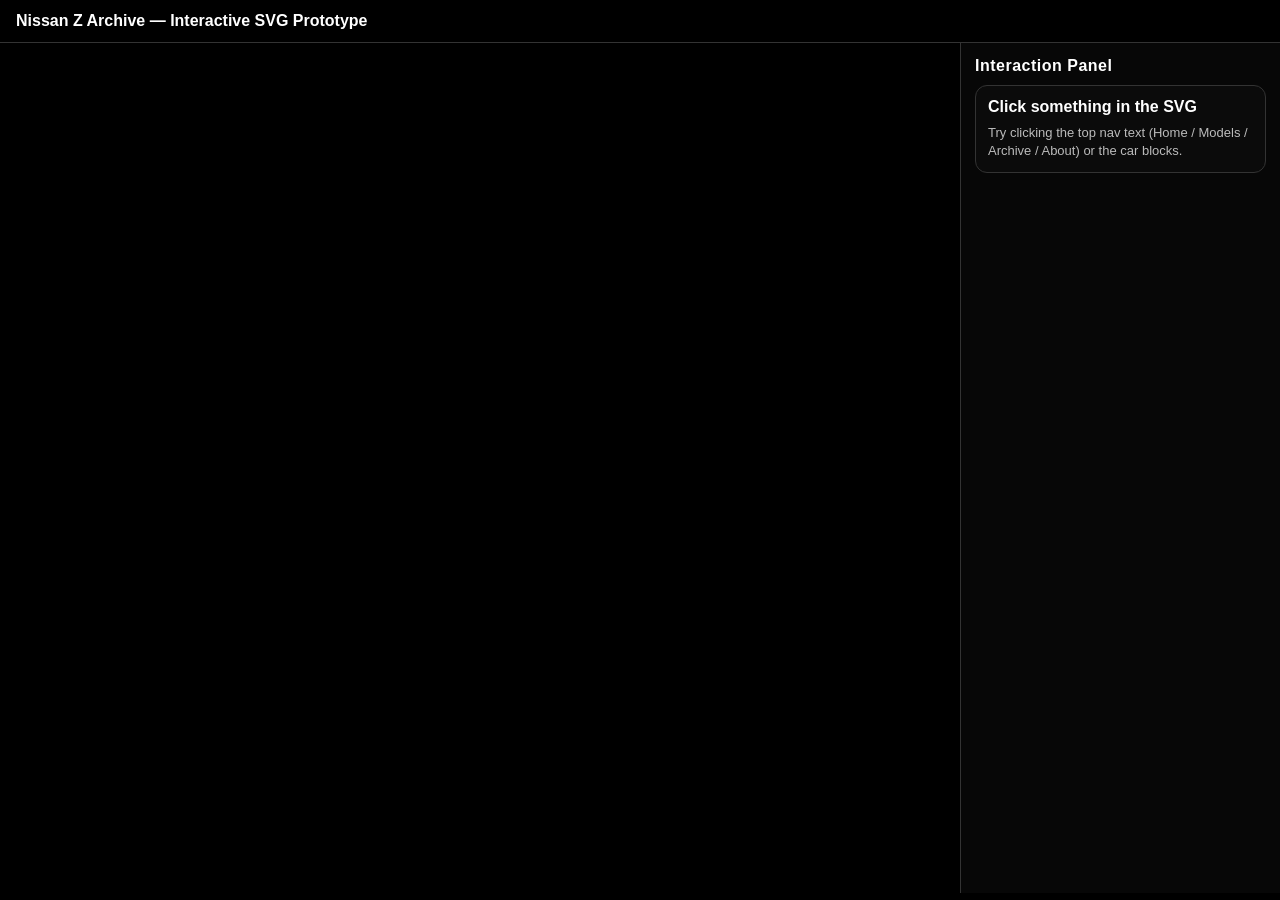
==== index.html @ 4261f6a7 "s" ====
<!doctype html>
<html lang="en">
<head>
  <meta charset="utf-8" />
  <meta name="viewport" content="width=device-width, initial-scale=1" />
  <title>Nissan Z Archive — SVG Interactive Prototype</title>

  <style>
    /* Medium-fidelity: black background so white SVG lines show */
    html, body { height: 100%; margin: 0; }
    body { background:#000; font-family: Arial, Helvetica, sans-serif; }

    /* Semantic layout */
    header { padding: 12px 16px; color:#fff; border-bottom:1px solid #333; }
    main { height: calc(100vh - 50px); display: grid; grid-template-columns: 1fr; }
    /* On wider screens, show a side panel */
    @media (min-width: 900px){
      main { grid-template-columns: 1fr 320px; }
    }

    /* SVG stage */
    .stage {
      height: 100%;
      width: 100%;
      border-right: 1px solid #333;
    }
    .stage object {
      width: 100%;
      height: 100%;
      display: block;
      background:#000;
    }

    /* Simple info panel (interaction feedback) */
    aside {
      color:#fff;
      padding: 14px;
      border-left: 1px solid #333;
      background:#070707;
      display:none;
    }
    @media (min-width: 900px){
      aside { display:block; }
    }
    .panel-title { margin:0 0 10px; font-size: 16px; letter-spacing: 0.5px; }
    .panel-box {
      border:1px solid #333;
      border-radius: 12px;
      padding: 12px;
      background:#0b0b0b;
    }
    .panel-muted { color:#bbb; font-size: 13px; line-height: 1.4; margin: 8px 0 0; }
    .chip {
      display:inline-block;
      border:1px solid #333;
      border-radius: 999px;
      padding: 5px 10px;
      font-size: 12px;
      margin: 8px 6px 0 0;
      color:#ddd;
      background:#111;
    }
  </style>
</head>

<body>
  <!-- Semantic Header -->
  <header>
    <strong>Nissan Z Archive — Interactive SVG Prototype</strong>
    <!-- This page demonstrates: design (SVG wireframe) → code interactions (hover/click) -->
  </header>

  <main>
    <!-- SVG Stage -->
    <section class="stage" aria-label="Interactive SVG wireframe">
      <!-- IMPORTANT: same folder as this HTML -->
      <object id="svgObj" data="Untitled-2.svg" type="image/svg+xml">
        Your browser couldn’t load the SVG. Make sure Untitled-2.svg is in the same folder.
      </object>
    </section>

    <!-- Side panel (shows what user clicked) -->
    <aside aria-label="Interaction panel">
      <h2 class="panel-title">Interaction Panel</h2>
      <div class="panel-box">
        <strong id="panelHeading">Click something in the SVG</strong>
        <p id="panelBody" class="panel-muted">
          Try clicking the top nav text (Home / Models / Archive / About) or the car blocks.
        </p>
        <div id="panelTags"></div>
      </div>
    </aside>
  </main>

  <script>
    const obj = document.getElementById("svgObj");

    obj.addEventListener("load", () => {
      const svgDoc = obj.contentDocument;
      if (!svgDoc) return;

      const svg = svgDoc.querySelector("svg");
      if (!svg) return;

      // --- Inject CSS into the SVG so hover/click looks good ---
      const style = svgDoc.createElementNS("http://www.w3.org/2000/svg", "style");
      style.textContent = `
        /* Make interactive things feel clickable */
        .is-clickable { cursor: pointer; }

        /* Hover highlight */
        .is-clickable:hover { opacity: 0.9; }

        /* When selected, add a glow (works well on dark bg) */
        .is-selected {
          filter: drop-shadow(0 0 6px rgba(255,255,255,0.55))
                  drop-shadow(0 0 14px rgba(255,255,255,0.25));
        }

        /* If it's text, brighten it on hover */
        text.is-clickable:hover { fill: #ffffff !important; }
      `;
      svg.querySelector("defs")?.appendChild(style) || svg.insertBefore(style, svg.firstChild);

      // --- Panel helpers (HTML UI feedback) ---
      const panelHeading = document.getElementById("panelHeading");
      const panelBody = document.getElementById("panelBody");
      const panelTags = document.getElementById("panelTags");

      function setPanel(title, body, tags=[]) {
        panelHeading.textContent = title;
        panelBody.textContent = body;
        panelTags.innerHTML = "";
        tags.forEach(t => {
          const span = document.createElement("span");
          span.className = "chip";
          span.textContent = t;
          panelTags.appendChild(span);
        });
      }

      function clearSelected() {
        svgDoc.querySelectorAll(".is-selected").forEach(el => el.classList.remove("is-selected"));
      }

      // --- 1) NAV INTERACTIONS (Home / Models / Archive / About) ---
      // Your SVG contains a <text> that includes these words.
      // We'll find *all* SVG <text> nodes and attach clicks when they contain nav keywords.
      const navKeywords = ["Home", "Models", "Archive", "About"];

      svgDoc.querySelectorAll("text").forEach(t => {
        const content = (t.textContent || "").replace(/\s+/g, " ").trim();
        if (!content) return;

        // If this text line contains the nav words, make it clickable.
        const matchesNav = navKeywords.some(k => content.includes(k));
        if (!matchesNav) return;

        t.classList.add("is-clickable");

        t.addEventListener("click", () => {
          clearSelected();
          t.classList.add("is-selected");

          // Basic behavior: update panel
          setPanel(
            "Navigation clicked",
            "This would navigate in the final site. For now it highlights the SVG nav text and updates this panel.",
            ["SVG Nav", "Prototype Interaction"]
          );
        });
      });

      // --- 2) CAR BLOCK INTERACTIONS ---
      // We don’t have clean IDs in the SVG, so the safest “beginner” approach:
      // Make every <image> in the SVG clickable (these are your car/image blocks).
      const images = svgDoc.querySelectorAll("image");

      images.forEach((img, i) => {
        img.classList.add("is-clickable");

        img.addEventListener("mouseenter", () => {
          // hover glow
          img.classList.add("is-selected");
        });

        img.addEventListener("mouseleave", () => {
          img.classList.remove("is-selected");
        });

        img.addEventListener("click", () => {
          clearSelected();
          img.classList.add("is-selected");

          // Try to find a nearby label (often a <text> appears after an image)
          // This is not perfect, but works well enough for prototype.
          let label = "Car Block";
          const nextText = img.parentNode?.querySelector("text");
          if (nextText && nextText.textContent.trim()) label = nextText.textContent.trim();

          setPanel(
            "Car block clicked",
            `You clicked an image block inside the SVG. In the final site, this would open a Model Detail or Archive Item page.`,
            ["Car Block", `Item #${i+1}`, label.slice(0, 24)]
          );
        });
      });

      // --- 3) OPTIONAL: Make model title texts clickable too ---
      // Example: your SVG contains “Datsun 240Z / Fairlady Z”
      // We'll attach clicks to any text containing "240Z" or "280ZX" as a demo.
      const modelKeywords = ["240Z", "280ZX", "S30", "Z32", "Z33", "Z34"];

      svgDoc.querySelectorAll("text").forEach(t => {
        const content = (t.textContent || "").trim();
        if (!content) return;

        if (!modelKeywords.some(k => content.includes(k))) return;

        t.classList.add("is-clickable");
        t.addEventListener("click", () => {
          clearSelected();
          t.classList.add("is-selected");

          setPanel(
            "Model label clicked",
            `You clicked a model label: "${content}". In the final site, this would jump to that model’s detail page.`,
            ["Model", "Label Interaction"]
          );
        });
      });

      // Initial message
      setPanel(
        "Ready",
        "Click the SVG nav text or any car image blocks to see interactions.",
        ["SVG Wireframe", "HTML + JS"]
      );
    });
  </script>
</body>
</html>
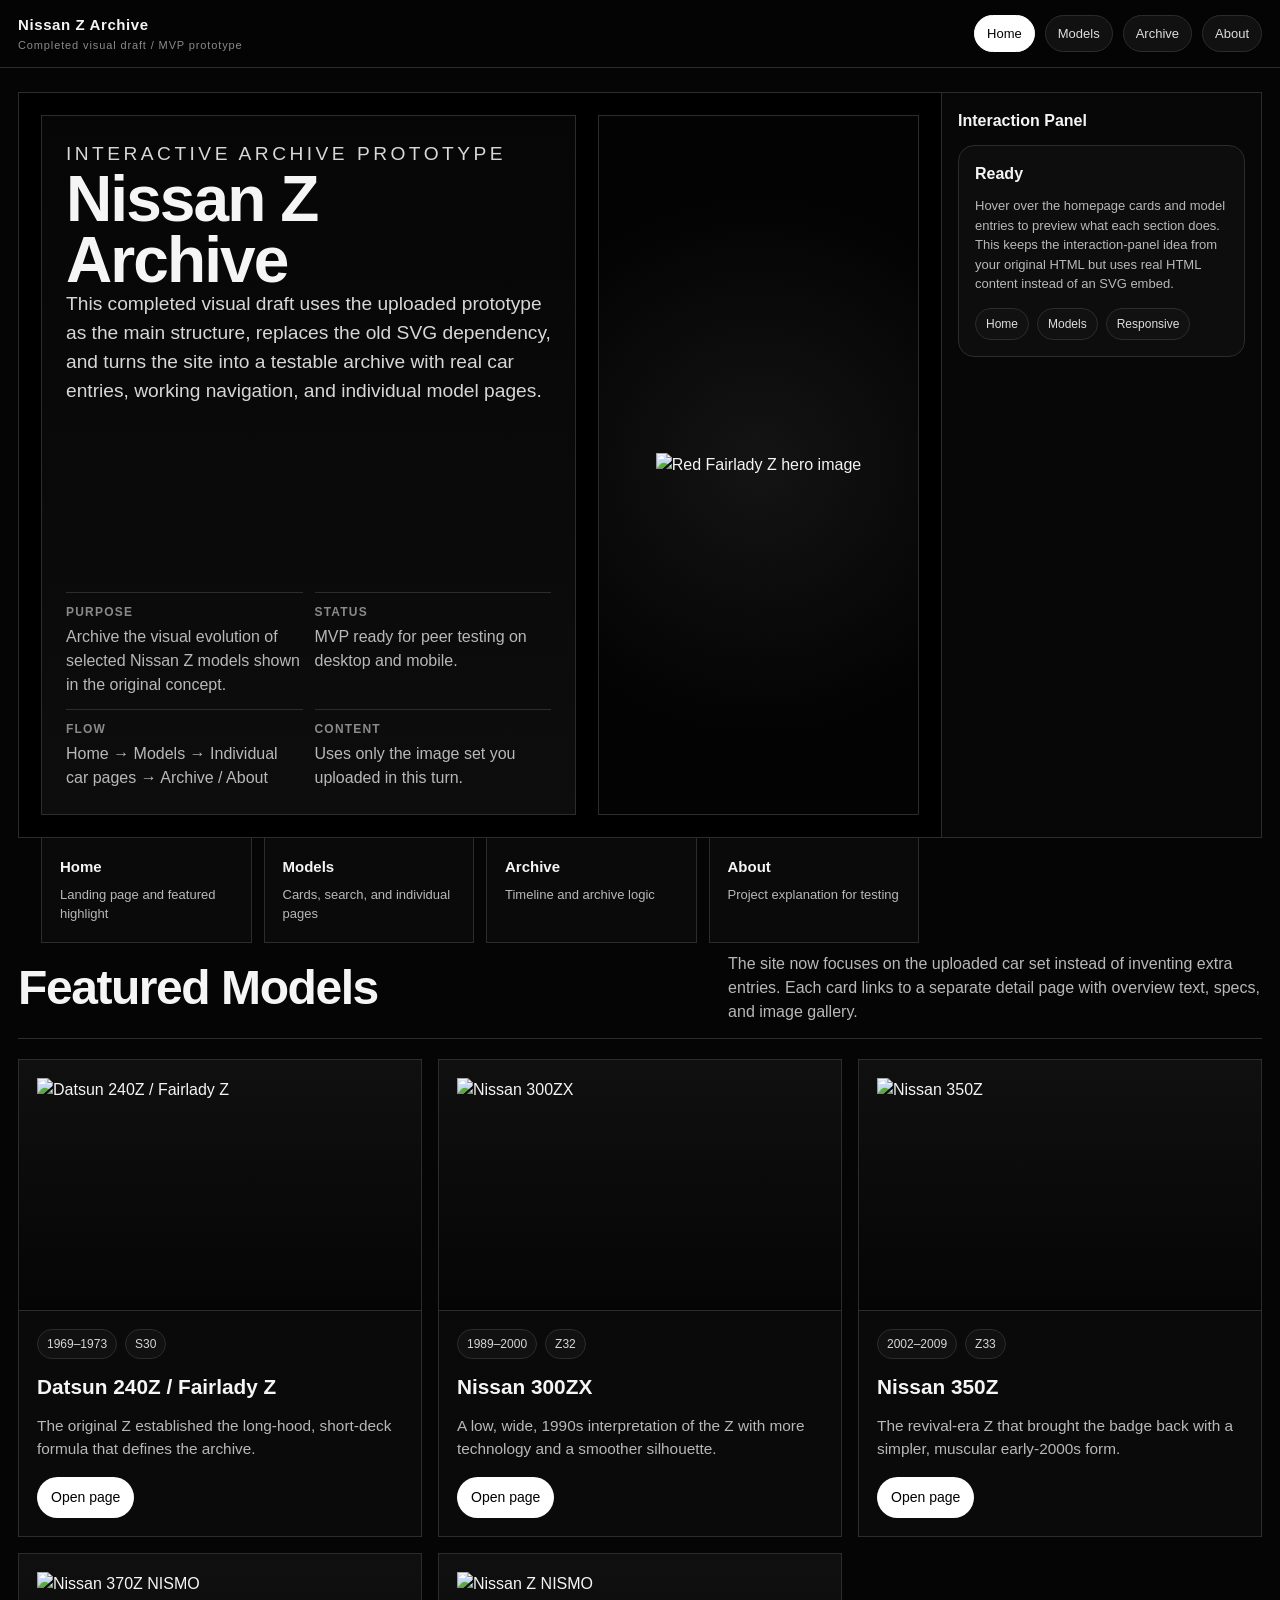
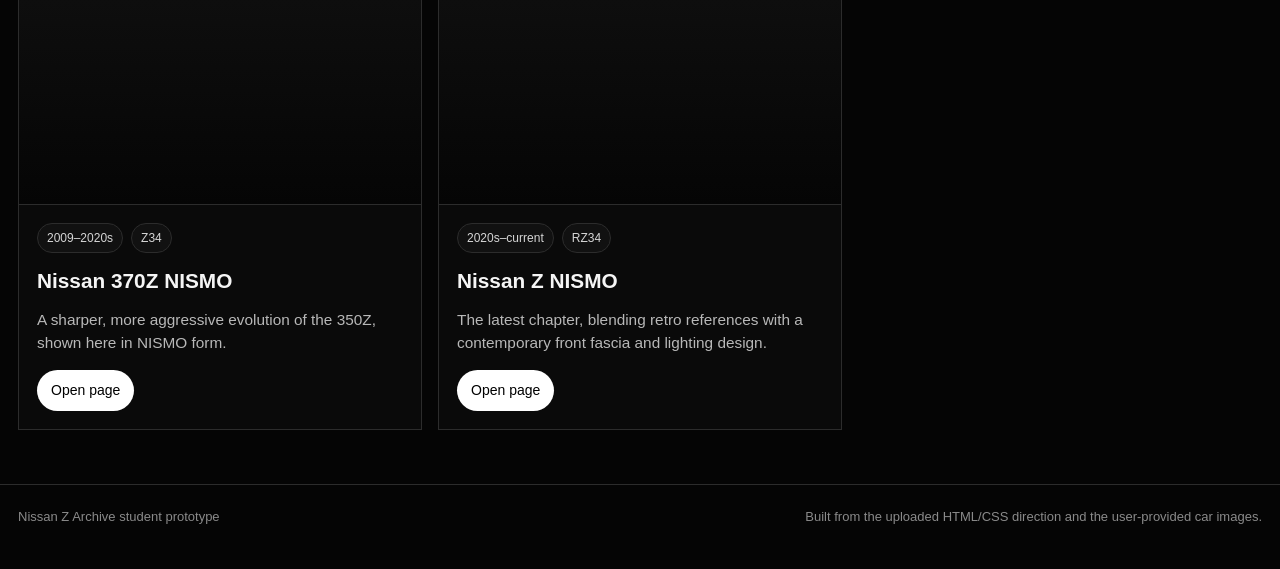
==== commit 7109968c: "Add files via upload" ====
--- a/index.html
+++ b/index.html
@@ -3,240 +3,128 @@
 <head>
   <meta charset="utf-8" />
   <meta name="viewport" content="width=device-width, initial-scale=1" />
-  <title>Nissan Z Archive — SVG Interactive Prototype</title>
-
-  <style>
-    /* Medium-fidelity: black background so white SVG lines show */
-    html, body { height: 100%; margin: 0; }
-    body { background:#000; font-family: Arial, Helvetica, sans-serif; }
-
-    /* Semantic layout */
-    header { padding: 12px 16px; color:#fff; border-bottom:1px solid #333; }
-    main { height: calc(100vh - 50px); display: grid; grid-template-columns: 1fr; }
-    /* On wider screens, show a side panel */
-    @media (min-width: 900px){
-      main { grid-template-columns: 1fr 320px; }
-    }
-
-    /* SVG stage */
-    .stage {
-      height: 100%;
-      width: 100%;
-      border-right: 1px solid #333;
-    }
-    .stage object {
-      width: 100%;
-      height: 100%;
-      display: block;
-      background:#000;
-    }
-
-    /* Simple info panel (interaction feedback) */
-    aside {
-      color:#fff;
-      padding: 14px;
-      border-left: 1px solid #333;
-      background:#070707;
-      display:none;
-    }
-    @media (min-width: 900px){
-      aside { display:block; }
-    }
-    .panel-title { margin:0 0 10px; font-size: 16px; letter-spacing: 0.5px; }
-    .panel-box {
-      border:1px solid #333;
-      border-radius: 12px;
-      padding: 12px;
-      background:#0b0b0b;
-    }
-    .panel-muted { color:#bbb; font-size: 13px; line-height: 1.4; margin: 8px 0 0; }
-    .chip {
-      display:inline-block;
-      border:1px solid #333;
-      border-radius: 999px;
-      padding: 5px 10px;
-      font-size: 12px;
-      margin: 8px 6px 0 0;
-      color:#ddd;
-      background:#111;
-    }
-  </style>
+  <title>Nissan Z Archive — Home</title>
+  <link rel="stylesheet" href="styles.css" />
 </head>
-
 <body>
-  <!-- Semantic Header -->
-  <header>
-    <strong>Nissan Z Archive — Interactive SVG Prototype</strong>
-    <!-- This page demonstrates: design (SVG wireframe) → code interactions (hover/click) -->
+  <header class="site-header">
+    <a class="brand" href="index.html">Nissan Z Archive<small>Completed visual draft / MVP prototype</small></a>
+    <button class="nav-toggle" aria-label="Open navigation">Menu</button>
+    <nav class="site-nav">
+      <a href="index.html" class="active">Home</a>
+      <a href="models.html" class="">Models</a>
+      <a href="archive.html" class="">Archive</a>
+      <a href="about.html" class="">About</a>
+    </nav>
   </header>
 
-  <main>
-    <!-- SVG Stage -->
-    <section class="stage" aria-label="Interactive SVG wireframe">
-      <!-- IMPORTANT: same folder as this HTML -->
-      <object id="svgObj" data="Untitled-2.svg" type="image/svg+xml">
-        Your browser couldn’t load the SVG. Make sure Untitled-2.svg is in the same folder.
-      </object>
+  <main class="page-shell prototype-layout">
+    <section class="stage" aria-label="Homepage stage">
+      <div class="hero-stage">
+        <div class="hero-copy">
+          <div>
+            <p class="eyebrow">Interactive archive prototype</p>
+            <h1>Nissan Z Archive</h1>
+            <p>This completed visual draft uses the uploaded prototype as the main structure, replaces the old SVG dependency, and turns the site into a testable archive with real car entries, working navigation, and individual model pages.</p>
+          </div>
+          <div class="hero-meta">
+            <div><strong>Purpose</strong><span class="muted">Archive the visual evolution of selected Nissan Z models shown in the original concept.</span></div>
+            <div><strong>Status</strong><span class="muted">MVP ready for peer testing on desktop and mobile.</span></div>
+            <div><strong>Flow</strong><span class="muted">Home → Models → Individual car pages → Archive / About</span></div>
+            <div><strong>Content</strong><span class="muted">Uses only the image set you uploaded in this turn.</span></div>
+          </div>
+        </div>
+        <figure class="hero-figure" data-panel-title="Featured model" data-panel-body="The homepage hero now uses your uploaded Fairlady Z image instead of the previous SVG file." data-tags="Hero image|Home page|240Z">
+          <img src="assets/240z-red.png" alt="Red Fairlady Z hero image" />
+        </figure>
+      </div>
+      <div class="home-nav-grid">
+        <a href="index.html#featured-models" class="nav-card" data-panel-title="Home" data-panel-body="The home section introduces the archive and previews the featured models." data-tags="Home|Entry point">
+          <strong>Home</strong><span>Landing page and featured highlight</span>
+        </a>
+        <a href="models.html" class="nav-card" data-panel-title="Models" data-panel-body="Browse all included cars and jump to each dedicated page." data-tags="Models|Browse">
+          <strong>Models</strong><span>Cards, search, and individual pages</span>
+        </a>
+        <a href="archive.html" class="nav-card" data-panel-title="Archive" data-panel-body="A simplified timeline shows how the selected cars sit in the larger Z story." data-tags="Archive|Timeline">
+          <strong>Archive</strong><span>Timeline and archive logic</span>
+        </a>
+        <a href="about.html" class="nav-card" data-panel-title="About" data-panel-body="The required project description page explains the resource, audience, and testing goals." data-tags="About|Project description">
+          <strong>About</strong><span>Project explanation for testing</span>
+        </a>
+      </div>
     </section>
-
-    <!-- Side panel (shows what user clicked) -->
-    <aside aria-label="Interaction panel">
+    <aside class="info-panel" aria-label="Interaction panel">
       <h2 class="panel-title">Interaction Panel</h2>
       <div class="panel-box">
-        <strong id="panelHeading">Click something in the SVG</strong>
-        <p id="panelBody" class="panel-muted">
-          Try clicking the top nav text (Home / Models / Archive / About) or the car blocks.
-        </p>
-        <div id="panelTags"></div>
+        <strong id="panelHeading">Ready</strong>
+        <p id="panelBody" class="panel-muted">Hover over the homepage cards and model entries to preview what each section does. This keeps the interaction-panel idea from your original HTML but uses real HTML content instead of an SVG embed.</p>
+        <div id="panelTags" class="chips"><span class="chip">Home</span><span class="chip">Models</span><span class="chip">Responsive</span></div>
       </div>
     </aside>
   </main>
 
-  <script>
-    const obj = document.getElementById("svgObj");
+  <section class="section" id="featured-models">
+    <div class="section-header">
+      <h2>Featured Models</h2>
+      <p>The site now focuses on the uploaded car set instead of inventing extra entries. Each card links to a separate detail page with overview text, specs, and image gallery.</p>
+    </div>
+    <div class="models-grid">
+        <article class="model-card" data-model-card data-era="classic" data-panel-title="Datsun 240Z / Fairlady Z" data-panel-body="The original Z established the long-hood, short-deck formula that defines the archive." data-tags="1969–1973|S30|Model page">
+          <div class="model-thumb"><img src="assets/240z-black.png" alt="Datsun 240Z / Fairlady Z" /></div>
+          <div class="model-content">
+            <div class="meta-row"><span class="tag">1969–1973</span><span class="tag">S30</span></div>
+            <h3>Datsun 240Z / Fairlady Z</h3>
+            <p>The original Z established the long-hood, short-deck formula that defines the archive.</p>
+            <div class="button-row"><a class="button" href="models/240z-fairlady-z.html">Open page</a></div>
+          </div>
+        </article>
 
-    obj.addEventListener("load", () => {
-      const svgDoc = obj.contentDocument;
-      if (!svgDoc) return;
+        <article class="model-card" data-model-card data-era="modern" data-panel-title="Nissan 300ZX" data-panel-body="A low, wide, 1990s interpretation of the Z with more technology and a smoother silhouette." data-tags="1989–2000|Z32|Model page">
+          <div class="model-thumb"><img src="assets/300zx-z32.webp" alt="Nissan 300ZX" /></div>
+          <div class="model-content">
+            <div class="meta-row"><span class="tag">1989–2000</span><span class="tag">Z32</span></div>
+            <h3>Nissan 300ZX</h3>
+            <p>A low, wide, 1990s interpretation of the Z with more technology and a smoother silhouette.</p>
+            <div class="button-row"><a class="button" href="models/300zx-z32.html">Open page</a></div>
+          </div>
+        </article>
 
-      const svg = svgDoc.querySelector("svg");
-      if (!svg) return;
+        <article class="model-card" data-model-card data-era="modern" data-panel-title="Nissan 350Z" data-panel-body="The revival-era Z that brought the badge back with a simpler, muscular early-2000s form." data-tags="2002–2009|Z33|Model page">
+          <div class="model-thumb"><img src="assets/350z.webp" alt="Nissan 350Z" /></div>
+          <div class="model-content">
+            <div class="meta-row"><span class="tag">2002–2009</span><span class="tag">Z33</span></div>
+            <h3>Nissan 350Z</h3>
+            <p>The revival-era Z that brought the badge back with a simpler, muscular early-2000s form.</p>
+            <div class="button-row"><a class="button" href="models/350z.html">Open page</a></div>
+          </div>
+        </article>
 
-      // --- Inject CSS into the SVG so hover/click looks good ---
-      const style = svgDoc.createElementNS("http://www.w3.org/2000/svg", "style");
-      style.textContent = `
-        /* Make interactive things feel clickable */
-        .is-clickable { cursor: pointer; }
+        <article class="model-card" data-model-card data-era="modern" data-panel-title="Nissan 370Z NISMO" data-panel-body="A sharper, more aggressive evolution of the 350Z, shown here in NISMO form." data-tags="2009–2020s|Z34|Model page">
+          <div class="model-thumb"><img src="assets/370z-white.png" alt="Nissan 370Z NISMO" /></div>
+          <div class="model-content">
+            <div class="meta-row"><span class="tag">2009–2020s</span><span class="tag">Z34</span></div>
+            <h3>Nissan 370Z NISMO</h3>
+            <p>A sharper, more aggressive evolution of the 350Z, shown here in NISMO form.</p>
+            <div class="button-row"><a class="button" href="models/370z-nismo.html">Open page</a></div>
+          </div>
+        </article>
 
-        /* Hover highlight */
-        .is-clickable:hover { opacity: 0.9; }
+        <article class="model-card" data-model-card data-era="current" data-panel-title="Nissan Z NISMO" data-panel-body="The latest chapter, blending retro references with a contemporary front fascia and lighting design." data-tags="2020s–current|RZ34|Model page">
+          <div class="model-thumb"><img src="assets/new-z-nismo.jpg" alt="Nissan Z NISMO" /></div>
+          <div class="model-content">
+            <div class="meta-row"><span class="tag">2020s–current</span><span class="tag">RZ34</span></div>
+            <h3>Nissan Z NISMO</h3>
+            <p>The latest chapter, blending retro references with a contemporary front fascia and lighting design.</p>
+            <div class="button-row"><a class="button" href="models/new-z-nismo.html">Open page</a></div>
+          </div>
+        </article>
+    </div>
+  </section>
 
-        /* When selected, add a glow (works well on dark bg) */
-        .is-selected {
-          filter: drop-shadow(0 0 6px rgba(255,255,255,0.55))
-                  drop-shadow(0 0 14px rgba(255,255,255,0.25));
-        }
-
-        /* If it's text, brighten it on hover */
-        text.is-clickable:hover { fill: #ffffff !important; }
-      `;
-      svg.querySelector("defs")?.appendChild(style) || svg.insertBefore(style, svg.firstChild);
-
-      // --- Panel helpers (HTML UI feedback) ---
-      const panelHeading = document.getElementById("panelHeading");
-      const panelBody = document.getElementById("panelBody");
-      const panelTags = document.getElementById("panelTags");
-
-      function setPanel(title, body, tags=[]) {
-        panelHeading.textContent = title;
-        panelBody.textContent = body;
-        panelTags.innerHTML = "";
-        tags.forEach(t => {
-          const span = document.createElement("span");
-          span.className = "chip";
-          span.textContent = t;
-          panelTags.appendChild(span);
-        });
-      }
-
-      function clearSelected() {
-        svgDoc.querySelectorAll(".is-selected").forEach(el => el.classList.remove("is-selected"));
-      }
-
-      // --- 1) NAV INTERACTIONS (Home / Models / Archive / About) ---
-      // Your SVG contains a <text> that includes these words.
-      // We'll find *all* SVG <text> nodes and attach clicks when they contain nav keywords.
-      const navKeywords = ["Home", "Models", "Archive", "About"];
-
-      svgDoc.querySelectorAll("text").forEach(t => {
-        const content = (t.textContent || "").replace(/\s+/g, " ").trim();
-        if (!content) return;
-
-        // If this text line contains the nav words, make it clickable.
-        const matchesNav = navKeywords.some(k => content.includes(k));
-        if (!matchesNav) return;
-
-        t.classList.add("is-clickable");
-
-        t.addEventListener("click", () => {
-          clearSelected();
-          t.classList.add("is-selected");
-
-          // Basic behavior: update panel
-          setPanel(
-            "Navigation clicked",
-            "This would navigate in the final site. For now it highlights the SVG nav text and updates this panel.",
-            ["SVG Nav", "Prototype Interaction"]
-          );
-        });
-      });
-
-      // --- 2) CAR BLOCK INTERACTIONS ---
-      // We don’t have clean IDs in the SVG, so the safest “beginner” approach:
-      // Make every <image> in the SVG clickable (these are your car/image blocks).
-      const images = svgDoc.querySelectorAll("image");
-
-      images.forEach((img, i) => {
-        img.classList.add("is-clickable");
-
-        img.addEventListener("mouseenter", () => {
-          // hover glow
-          img.classList.add("is-selected");
-        });
-
-        img.addEventListener("mouseleave", () => {
-          img.classList.remove("is-selected");
-        });
-
-        img.addEventListener("click", () => {
-          clearSelected();
-          img.classList.add("is-selected");
-
-          // Try to find a nearby label (often a <text> appears after an image)
-          // This is not perfect, but works well enough for prototype.
-          let label = "Car Block";
-          const nextText = img.parentNode?.querySelector("text");
-          if (nextText && nextText.textContent.trim()) label = nextText.textContent.trim();
-
-          setPanel(
-            "Car block clicked",
-            `You clicked an image block inside the SVG. In the final site, this would open a Model Detail or Archive Item page.`,
-            ["Car Block", `Item #${i+1}`, label.slice(0, 24)]
-          );
-        });
-      });
-
-      // --- 3) OPTIONAL: Make model title texts clickable too ---
-      // Example: your SVG contains “Datsun 240Z / Fairlady Z”
-      // We'll attach clicks to any text containing "240Z" or "280ZX" as a demo.
-      const modelKeywords = ["240Z", "280ZX", "S30", "Z32", "Z33", "Z34"];
-
-      svgDoc.querySelectorAll("text").forEach(t => {
-        const content = (t.textContent || "").trim();
-        if (!content) return;
-
-        if (!modelKeywords.some(k => content.includes(k))) return;
-
-        t.classList.add("is-clickable");
-        t.addEventListener("click", () => {
-          clearSelected();
-          t.classList.add("is-selected");
-
-          setPanel(
-            "Model label clicked",
-            `You clicked a model label: "${content}". In the final site, this would jump to that model’s detail page.`,
-            ["Model", "Label Interaction"]
-          );
-        });
-      });
-
-      // Initial message
-      setPanel(
-        "Ready",
-        "Click the SVG nav text or any car image blocks to see interactions.",
-        ["SVG Wireframe", "HTML + JS"]
-      );
-    });
-  </script>
+  <footer class="site-footer">
+    <p>Nissan Z Archive student prototype</p>
+    <p>Built from the uploaded HTML/CSS direction and the user-provided car images.</p>
+  </footer>
+  <script src="script.js"></script>
 </body>
 </html>
--- a/styles.css
+++ b/styles.css
@@ -0,0 +1,86 @@
+:root{
+  --bg:#050505;
+  --panel:#0d0d0d;
+  --panel-2:#121212;
+  --line:#2c2c2c;
+  --text:#f5f5f5;
+  --muted:#b8b8b8;
+  --soft:#8a8a8a;
+  --accent:#ffffff;
+  --max:1380px;
+}
+*{box-sizing:border-box;margin:0;padding:0}
+html{scroll-behavior:smooth}
+body{
+  font-family:Arial,Helvetica,sans-serif;
+  background:var(--bg);
+  color:var(--text);
+  line-height:1.5;
+}
+a{color:inherit;text-decoration:none}
+img{max-width:100%;display:block}
+.site-header{
+  position:sticky;top:0;z-index:50;
+  display:flex;justify-content:space-between;align-items:center;
+  padding:14px 18px;border-bottom:1px solid var(--line);
+  background:rgba(5,5,5,.94);backdrop-filter:blur(10px)
+}
+.brand{font-weight:700;letter-spacing:.04em;font-size:15px}
+.brand small{display:block;color:var(--soft);font-weight:400;font-size:11px;letter-spacing:.08em}
+.nav-toggle{display:none;background:none;border:1px solid var(--line);color:var(--text);padding:8px 10px;border-radius:8px}
+.site-nav{display:flex;gap:10px;flex-wrap:wrap}
+.site-nav a{
+  color:#ddd;border:1px solid var(--line);padding:8px 12px;border-radius:999px;
+  font-size:13px;transition:.2s ease;background:#111
+}
+.site-nav a:hover,.site-nav a.active{background:#fff;color:#000;border-color:#fff}
+.page-shell{max-width:var(--max);margin:0 auto;padding:24px 18px 60px}
+.prototype-layout{display:grid;grid-template-columns:1fr;min-height:calc(100vh - 70px)}
+@media (min-width:980px){.prototype-layout{grid-template-columns:minmax(0,1fr) 320px}}
+.stage{border:1px solid var(--line);background:#000;min-height:680px}
+aside.info-panel{border:1px solid var(--line);border-top:none;background:#070707;padding:16px}
+@media (min-width:980px){aside.info-panel{border-top:1px solid var(--line);border-left:none}}
+.panel-box{border:1px solid var(--line);border-radius:16px;padding:16px;background:#0d0d0d;position:sticky;top:86px}
+.panel-title{font-size:16px;margin-bottom:12px}
+.panel-muted{font-size:13px;color:var(--muted);margin-top:10px}
+.chips{display:flex;flex-wrap:wrap;gap:8px;margin-top:14px}.chip{font-size:12px;padding:6px 10px;border:1px solid var(--line);border-radius:999px;background:#111;color:#ddd}
+.hero-stage{
+  display:grid;grid-template-columns:1fr;gap:22px;padding:22px;min-height:100%
+}
+@media (min-width:900px){.hero-stage{grid-template-columns:minmax(0,1.25fr) minmax(280px,.75fr);align-items:stretch}}
+.hero-copy{display:flex;flex-direction:column;justify-content:space-between;gap:24px;border:1px solid var(--line);padding:24px;background:linear-gradient(180deg,#060606,#0d0d0d)}
+.eyebrow{color:var(--soft);font-size:12px;letter-spacing:.18em;text-transform:uppercase}
+.hero-copy h1{font-size:clamp(2.2rem,5vw,5rem);line-height:.95;font-weight:700;letter-spacing:-.03em;max-width:10ch}
+.hero-copy p{font-size:clamp(1rem,1.6vw,1.2rem);color:#d7d7d7;max-width:50ch}
+.hero-meta{display:grid;grid-template-columns:repeat(2,minmax(0,1fr));gap:12px;margin-top:8px}
+.hero-meta div{padding-top:10px;border-top:1px solid var(--line)}
+.hero-meta strong{display:block;font-size:12px;letter-spacing:.1em;text-transform:uppercase;color:var(--soft);margin-bottom:4px}
+.hero-figure{border:1px solid var(--line);display:flex;align-items:center;justify-content:center;padding:18px;background:radial-gradient(circle at center,#141414 0%,#030303 70%)}
+.hero-figure img{max-height:420px;object-fit:contain}
+.home-nav-grid{display:grid;grid-template-columns:repeat(2,minmax(0,1fr));gap:12px;padding:0 22px 22px}
+@media (min-width:900px){.home-nav-grid{grid-template-columns:repeat(4,minmax(0,1fr))}}
+.nav-card{border:1px solid var(--line);padding:18px;background:#0a0a0a;transition:.2s ease}.nav-card:hover{background:#121212;transform:translateY(-2px)}
+.nav-card strong{display:block;font-size:15px;margin-bottom:6px}.nav-card span{display:block;color:var(--muted);font-size:13px}
+.section{padding:54px 18px;max-width:var(--max);margin:0 auto}
+.section-header{display:flex;justify-content:space-between;gap:20px;align-items:end;margin-bottom:20px;padding-bottom:14px;border-bottom:1px solid var(--line)}
+.section-header h2{font-size:clamp(1.8rem,4vw,3rem);letter-spacing:-.03em}.section-header p{max-width:60ch;color:var(--muted)}
+.models-grid{display:grid;grid-template-columns:1fr;gap:16px}
+@media (min-width:700px){.models-grid{grid-template-columns:repeat(2,minmax(0,1fr))}}
+@media (min-width:1100px){.models-grid{grid-template-columns:repeat(3,minmax(0,1fr))}}
+.model-card{border:1px solid var(--line);background:#0a0a0a;display:flex;flex-direction:column;min-height:100%}
+.model-thumb{aspect-ratio:16/10;display:flex;align-items:center;justify-content:center;background:linear-gradient(180deg,#101010,#050505);padding:18px;border-bottom:1px solid var(--line)}
+.model-thumb img{width:100%;height:100%;object-fit:contain}
+.model-content{padding:18px;display:flex;flex-direction:column;gap:12px;flex:1}.model-content h3{font-size:1.3rem}.model-content p{color:var(--muted);font-size:.96rem}.meta-row{display:flex;flex-wrap:wrap;gap:8px}.tag{font-size:12px;border:1px solid var(--line);padding:5px 9px;border-radius:999px;color:#d6d6d6;background:#111}
+.button-row{margin-top:auto;padding-top:4px}.button,.ghost-button{display:inline-block;padding:10px 14px;border-radius:999px;font-size:14px}.button{background:#fff;color:#000}.ghost-button{border:1px solid var(--line);color:#fff;background:#101010}
+.timeline{display:grid;gap:12px}.timeline-item{display:grid;grid-template-columns:110px 1fr;gap:14px;border-top:1px solid var(--line);padding-top:14px}.timeline-item time{color:var(--soft);font-size:13px;letter-spacing:.08em;text-transform:uppercase}.timeline-item p{color:var(--muted)}
+.about-grid{display:grid;grid-template-columns:1fr;gap:18px}.about-box{border:1px solid var(--line);padding:20px;background:#0a0a0a}.about-box h3{margin-bottom:10px}.about-box p,.about-box li{color:var(--muted)}.about-box ul{padding-left:18px;display:grid;gap:8px}
+.page-hero{padding:20px;border:1px solid var(--line);background:#080808;margin-bottom:24px}.page-hero h1{font-size:clamp(2rem,4vw,3.6rem);margin-bottom:12px;letter-spacing:-.03em}.page-hero p{max-width:65ch;color:var(--muted)}
+.filters{display:flex;flex-wrap:wrap;gap:12px;margin:0 0 22px}.search{flex:1;min-width:220px;padding:12px 14px;border:1px solid var(--line);background:#0b0b0b;color:#fff;border-radius:10px}.filter-btn{padding:11px 14px;border:1px solid var(--line);background:#101010;color:#fff;border-radius:999px;cursor:pointer}.filter-btn.active{background:#fff;color:#000;border-color:#fff}
+.article{max-width:var(--max);margin:0 auto;padding:24px 18px 60px}.model-hero{display:grid;grid-template-columns:1fr;gap:18px;margin-bottom:24px}.model-hero-media,.model-hero-copy{border:1px solid var(--line);background:#0a0a0a}.model-hero-media{padding:24px;display:flex;justify-content:center;align-items:center;background:radial-gradient(circle at center,#151515 0%,#050505 72%)}.model-hero-media img{max-height:470px;object-fit:contain}.model-hero-copy{padding:24px}.model-hero-copy h1{font-size:clamp(2.2rem,4vw,4rem);line-height:.95;margin-bottom:16px}.model-hero-copy p{color:var(--muted);margin-bottom:16px}.specs{display:grid;grid-template-columns:repeat(2,minmax(0,1fr));gap:10px;margin:18px 0}.spec{padding:12px;border:1px solid var(--line);background:#111}.spec strong{display:block;color:var(--soft);font-size:12px;letter-spacing:.1em;text-transform:uppercase;margin-bottom:5px}
+@media (min-width:980px){.model-hero{grid-template-columns:1.2fr .8fr}}
+.content-grid{display:grid;grid-template-columns:1fr;gap:18px}.content-box{border:1px solid var(--line);padding:20px;background:#0a0a0a}.content-box h2{margin-bottom:10px;font-size:1.35rem}.content-box p{color:var(--muted)}.content-box ul{padding-left:18px;display:grid;gap:8px;color:var(--muted)}
+.gallery{display:grid;grid-template-columns:1fr;gap:16px}.gallery figure{border:1px solid var(--line);background:#0a0a0a;padding:12px}.gallery img{width:100%;aspect-ratio:16/10;object-fit:cover;background:#111}.gallery figcaption{font-size:13px;color:var(--muted);padding-top:8px}
+@media (min-width:800px){.gallery{grid-template-columns:repeat(2,minmax(0,1fr))}}
+.site-footer{max-width:var(--max);margin:0 auto;padding:22px 18px 42px;border-top:1px solid var(--line);display:flex;justify-content:space-between;gap:14px;flex-wrap:wrap;color:var(--soft);font-size:13px}
+.muted{color:var(--muted)}
+@media (max-width:760px){.nav-toggle{display:block}.site-nav{display:none;position:absolute;top:64px;left:18px;right:18px;flex-direction:column;padding:14px;border:1px solid var(--line);background:#090909}.site-nav.open{display:flex}.timeline-item{grid-template-columns:1fr}.site-header{align-items:flex-start}}
